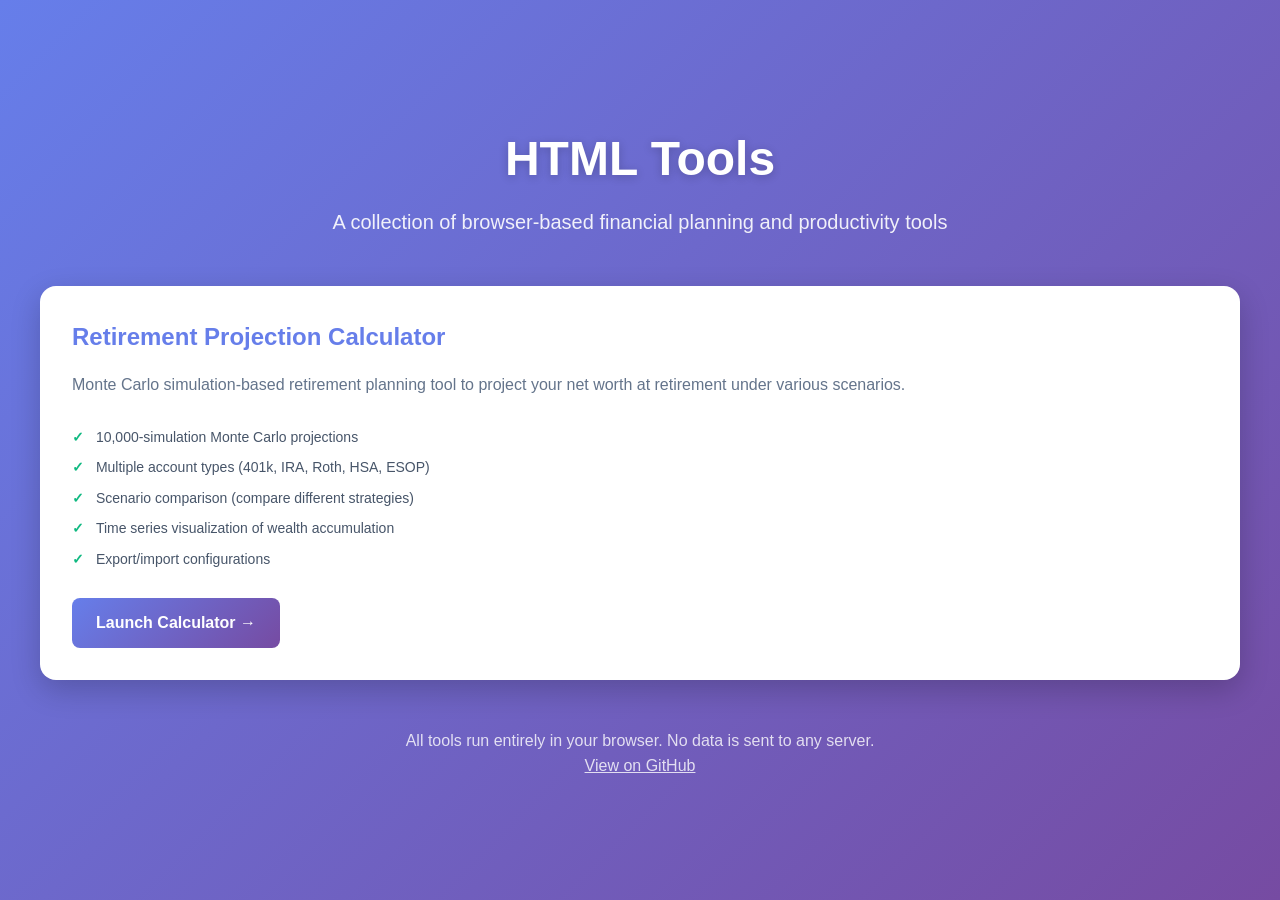
==== index.html @ d9e39b83 "Initial commit: Retirement Projection Calculator - Monte Carlo simulation with 10,000 runs - Multipl" ====
<!DOCTYPE html>
<html lang="en">
<head>
    <meta charset="UTF-8">
    <meta name="viewport" content="width=device-width, initial-scale=1.0">
    <title>HTML Tools Collection</title>
    <style>
        * {
            margin: 0;
            padding: 0;
            box-sizing: border-box;
        }

        body {
            font-family: -apple-system, BlinkMacSystemFont, 'Segoe UI', Roboto, 'Helvetica Neue', Arial, sans-serif;
            line-height: 1.6;
            color: #1e293b;
            background: linear-gradient(135deg, #667eea 0%, #764ba2 100%);
            min-height: 100vh;
            display: flex;
            align-items: center;
            justify-content: center;
            padding: 2rem;
        }

        .container {
            max-width: 1200px;
            width: 100%;
        }

        header {
            text-align: center;
            margin-bottom: 3rem;
            color: white;
        }

        h1 {
            font-size: 3rem;
            font-weight: 700;
            margin-bottom: 0.5rem;
            text-shadow: 0 2px 10px rgba(0,0,0,0.2);
        }

        .subtitle {
            font-size: 1.25rem;
            opacity: 0.9;
        }

        .tools-grid {
            display: grid;
            grid-template-columns: repeat(auto-fit, minmax(300px, 1fr));
            gap: 2rem;
            margin-bottom: 2rem;
        }

        .tool-card {
            background: white;
            border-radius: 1rem;
            padding: 2rem;
            box-shadow: 0 10px 30px rgba(0,0,0,0.2);
            transition: transform 0.3s, box-shadow 0.3s;
            text-decoration: none;
            color: inherit;
            display: block;
        }

        .tool-card:hover {
            transform: translateY(-5px);
            box-shadow: 0 15px 40px rgba(0,0,0,0.3);
        }

        .tool-card h2 {
            font-size: 1.5rem;
            margin-bottom: 1rem;
            color: #667eea;
        }

        .tool-card p {
            color: #64748b;
            margin-bottom: 1.5rem;
        }

        .tool-card .features {
            list-style: none;
            margin-bottom: 1.5rem;
        }

        .tool-card .features li {
            padding: 0.25rem 0;
            color: #475569;
            font-size: 0.875rem;
        }

        .tool-card .features li:before {
            content: "✓ ";
            color: #10b981;
            font-weight: bold;
            margin-right: 0.5rem;
        }

        .tool-card .launch-btn {
            display: inline-block;
            padding: 0.75rem 1.5rem;
            background: linear-gradient(135deg, #667eea 0%, #764ba2 100%);
            color: white;
            border-radius: 0.5rem;
            font-weight: 600;
            transition: opacity 0.3s;
        }

        .tool-card .launch-btn:hover {
            opacity: 0.9;
        }

        footer {
            text-align: center;
            color: white;
            margin-top: 3rem;
            opacity: 0.8;
        }

        footer a {
            color: white;
            text-decoration: underline;
        }

        @media (max-width: 768px) {
            h1 {
                font-size: 2rem;
            }

            .tools-grid {
                grid-template-columns: 1fr;
            }
        }
    </style>
</head>
<body>
    <div class="container">
        <header>
            <h1>HTML Tools</h1>
            <p class="subtitle">A collection of browser-based financial planning and productivity tools</p>
        </header>

        <div class="tools-grid">
            <a href="retirement-calculator/" class="tool-card">
                <h2>Retirement Projection Calculator</h2>
                <p>Monte Carlo simulation-based retirement planning tool to project your net worth at retirement under various scenarios.</p>
                <ul class="features">
                    <li>10,000-simulation Monte Carlo projections</li>
                    <li>Multiple account types (401k, IRA, Roth, HSA, ESOP)</li>
                    <li>Scenario comparison (compare different strategies)</li>
                    <li>Time series visualization of wealth accumulation</li>
                    <li>Export/import configurations</li>
                </ul>
                <span class="launch-btn">Launch Calculator →</span>
            </a>

            <!-- Future tools will go here -->
        </div>

        <footer>
            <p>
                All tools run entirely in your browser. No data is sent to any server.<br>
                <a href="https://github.com/jcfuller/htmltools" target="_blank">View on GitHub</a>
            </p>
        </footer>
    </div>
</body>
</html>
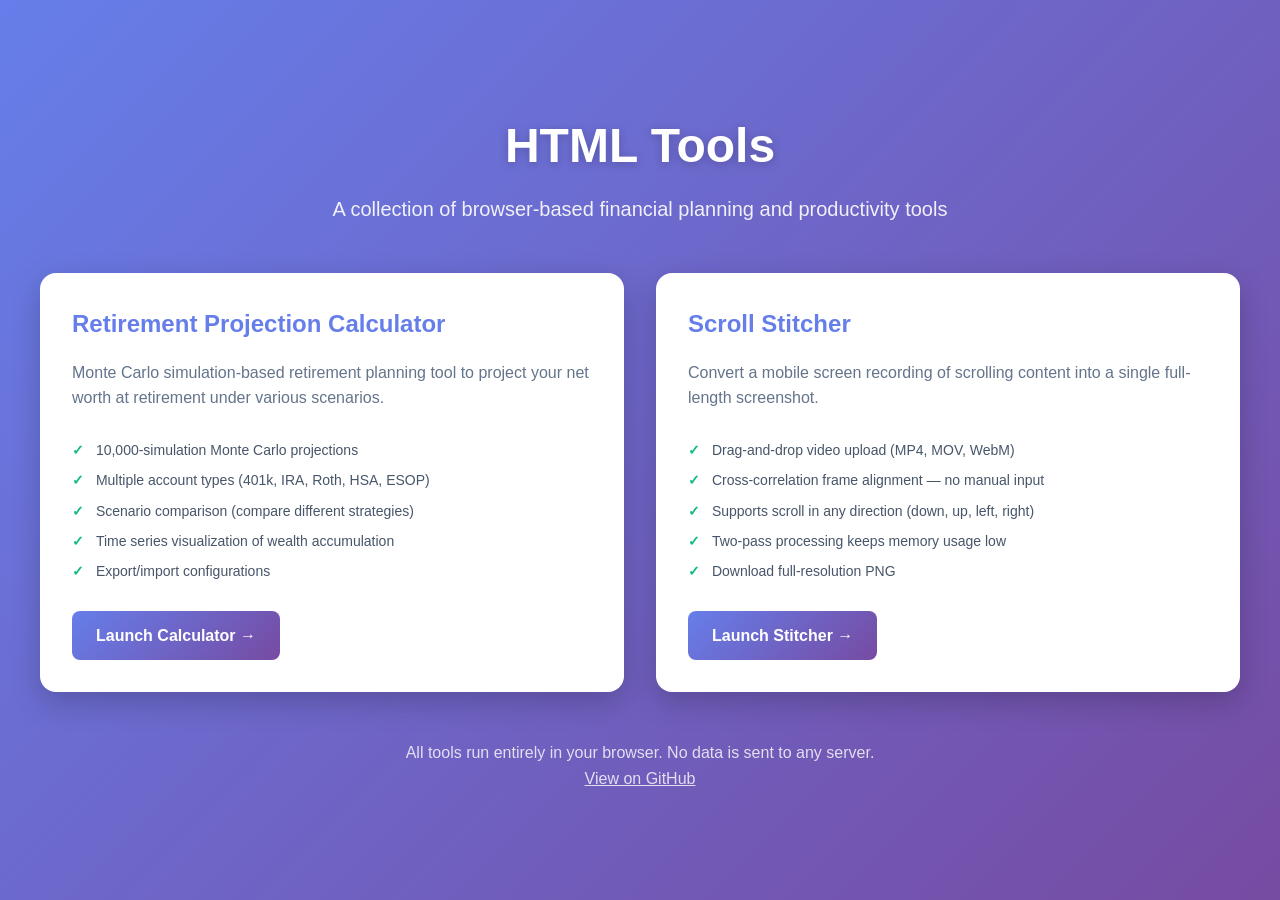
==== commit 6d402c15: "Add Scroll Stitcher tool Converts a mobile screen recording (scrolling in one direction) into a sing" ====
--- a/index.html
+++ b/index.html
@@ -156,6 +156,19 @@
                 <span class="launch-btn">Launch Calculator →</span>
             </a>
 
+            <a href="scroll-stitcher/" class="tool-card">
+                <h2>Scroll Stitcher</h2>
+                <p>Convert a mobile screen recording of scrolling content into a single full-length screenshot.</p>
+                <ul class="features">
+                    <li>Drag-and-drop video upload (MP4, MOV, WebM)</li>
+                    <li>Cross-correlation frame alignment — no manual input</li>
+                    <li>Supports scroll in any direction (down, up, left, right)</li>
+                    <li>Two-pass processing keeps memory usage low</li>
+                    <li>Download full-resolution PNG</li>
+                </ul>
+                <span class="launch-btn">Launch Stitcher →</span>
+            </a>
+
             <!-- Future tools will go here -->
         </div>
 
